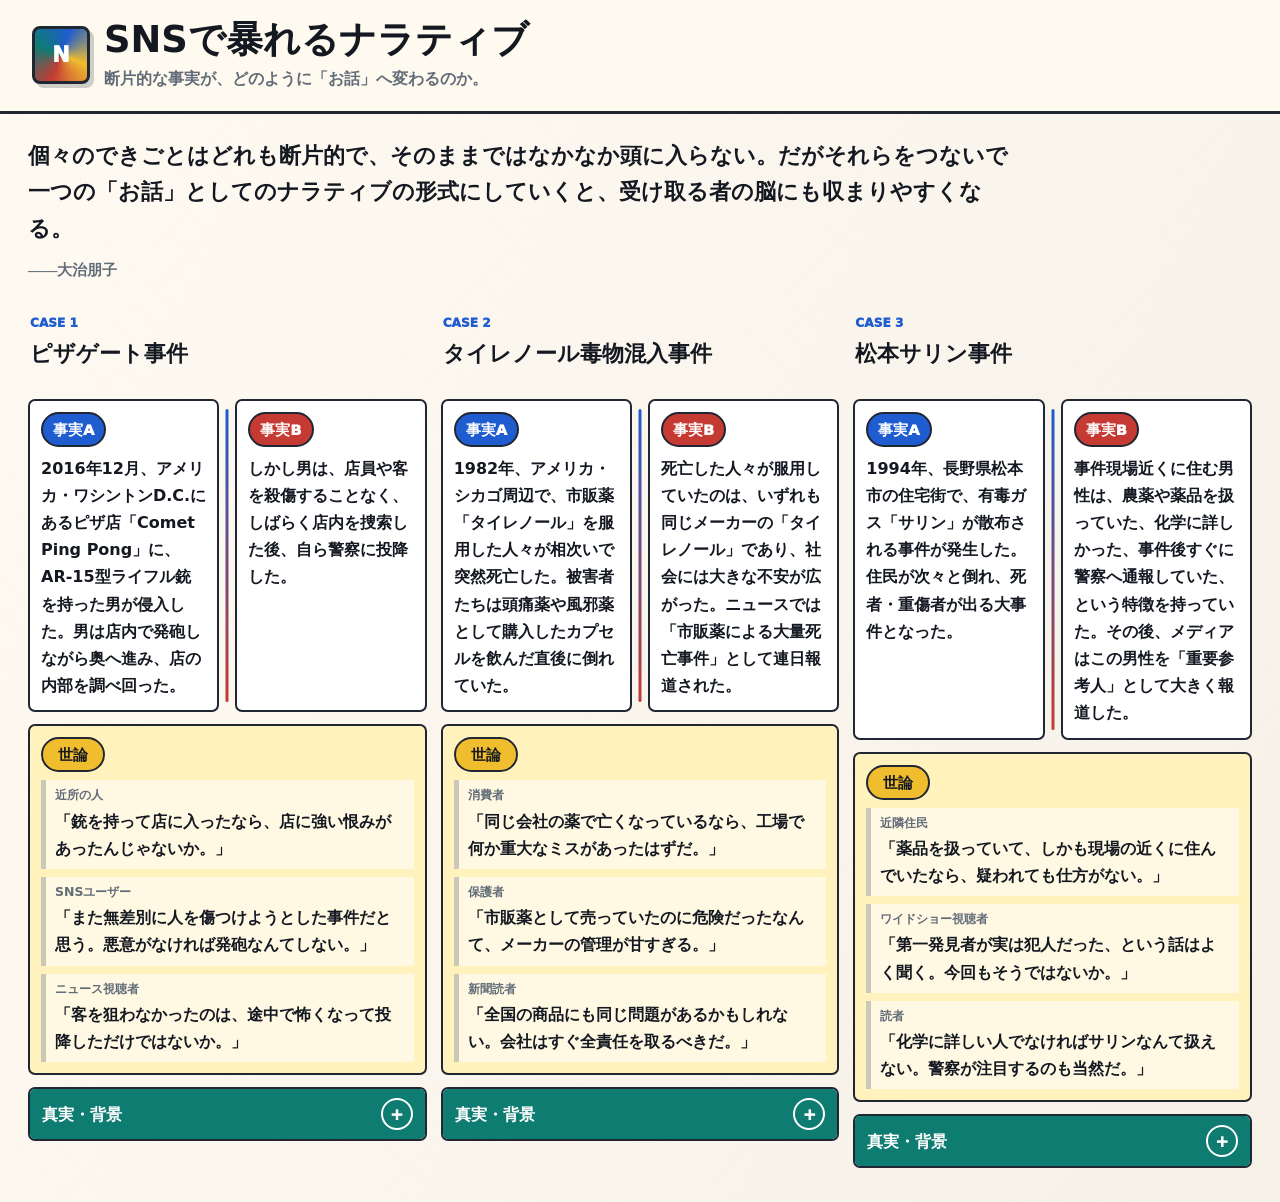
==== index.html @ 2d09b7c5 "Refine reference page narrative layout" ====
<!doctype html>
<html lang="ja">
  <head>
    <meta charset="UTF-8" />
    <meta name="viewport" content="width=device-width, initial-scale=1.0" />
    <title>SNSで暴れるナラティブ</title>
    <link rel="stylesheet" href="./styles.css?v=20260604b" />
  </head>
  <body>
    <header class="site-header">
      <div class="brand-mark" aria-hidden="true">N</div>
      <div>
        <h1>SNSで暴れるナラティブ</h1>
        <p>断片的な事実が、どのように「お話」へ変わるのか。</p>
      </div>
    </header>

    <main>
      <section class="quote-section">
        <blockquote>
          個々のできごとはどれも断片的で、そのままではなかなか頭に入らない。だがそれらをつないで一つの「お話」としてのナラティブの形式にしていくと、受け取る者の脳にも収まりやすくなる。
          <cite>――大治朋子</cite>
        </blockquote>
      </section>

      <section class="case-grid" aria-label="参考資料">
        <article class="case-card">
          <header>
            <p class="case-number">Case 1</p>
            <h2>ピザゲート事件</h2>
          </header>

          <div class="fact-pair">
            <section class="fact-box fact-a">
              <h3>事実A</h3>
              <p>2016年12月、アメリカ・ワシントンD.C.にあるピザ店「Comet Ping Pong」に、AR-15型ライフル銃を持った男が侵入した。男は店内で発砲しながら奥へ進み、店の内部を調べ回った。</p>
            </section>
            <section class="fact-box fact-b">
              <h3>事実B</h3>
              <p>しかし男は、店員や客を殺傷することなく、しばらく店内を捜索した後、自ら警察に投降した。</p>
            </section>
          </div>

          <section class="public-view">
            <h3>世論</h3>
            <ul class="persona-list">
              <li><b>近所の人</b><span>「銃を持って店に入ったなら、店に強い恨みがあったんじゃないか。」</span></li>
              <li><b>SNSユーザー</b><span>「また無差別に人を傷つけようとした事件だと思う。悪意がなければ発砲なんてしない。」</span></li>
              <li><b>ニュース視聴者</b><span>「客を狙わなかったのは、途中で怖くなって投降しただけではないか。」</span></li>
            </ul>
          </section>

          <details class="truth-panel">
            <summary>真実・背景</summary>
            <p>男は「この店の地下で政治家たちが児童売買を行っている」という陰謀論を信じ込み、子どもを救出する目的で侵入していた。実際には、その店に地下室自体が存在しなかった。</p>
          </details>
        </article>

        <article class="case-card">
          <header>
            <p class="case-number">Case 2</p>
            <h2>タイレノール毒物混入事件</h2>
          </header>

          <div class="fact-pair">
            <section class="fact-box fact-a">
              <h3>事実A</h3>
              <p>1982年、アメリカ・シカゴ周辺で、市販薬「タイレノール」を服用した人々が相次いで突然死亡した。被害者たちは頭痛薬や風邪薬として購入したカプセルを飲んだ直後に倒れていた。</p>
            </section>
            <section class="fact-box fact-b">
              <h3>事実B</h3>
              <p>死亡した人々が服用していたのは、いずれも同じメーカーの「タイレノール」であり、社会には大きな不安が広がった。ニュースでは「市販薬による大量死亡事件」として連日報道された。</p>
            </section>
          </div>

          <section class="public-view">
            <h3>世論</h3>
            <ul class="persona-list">
              <li><b>消費者</b><span>「同じ会社の薬で亡くなっているなら、工場で何か重大なミスがあったはずだ。」</span></li>
              <li><b>保護者</b><span>「市販薬として売っていたのに危険だったなんて、メーカーの管理が甘すぎる。」</span></li>
              <li><b>新聞読者</b><span>「全国の商品にも同じ問題があるかもしれない。会社はすぐ全責任を取るべきだ。」</span></li>
            </ul>
          </section>

          <details class="truth-panel">
            <summary>真実・背景</summary>
            <p>後の調査で、犯人は工場関係者ではなく外部の人物である可能性が高いと判明した。店頭の商品を購入後に開封し、カプセルへ青酸化合物を混入したうえで、再び商品棚へ戻していた。</p>
          </details>
        </article>

        <article class="case-card">
          <header>
            <p class="case-number">Case 3</p>
            <h2>松本サリン事件</h2>
          </header>

          <div class="fact-pair">
            <section class="fact-box fact-a">
              <h3>事実A</h3>
              <p>1994年、長野県松本市の住宅街で、有毒ガス「サリン」が散布される事件が発生した。住民が次々と倒れ、死者・重傷者が出る大事件となった。</p>
            </section>
            <section class="fact-box fact-b">
              <h3>事実B</h3>
              <p>事件現場近くに住む男性は、農薬や薬品を扱っていた、化学に詳しかった、事件後すぐに警察へ通報していた、という特徴を持っていた。その後、メディアはこの男性を「重要参考人」として大きく報道した。</p>
            </section>
          </div>

          <section class="public-view">
            <h3>世論</h3>
            <ul class="persona-list">
              <li><b>近隣住民</b><span>「薬品を扱っていて、しかも現場の近くに住んでいたなら、疑われても仕方がない。」</span></li>
              <li><b>ワイドショー視聴者</b><span>「第一発見者が実は犯人だった、という話はよく聞く。今回もそうではないか。」</span></li>
              <li><b>読者</b><span>「化学に詳しい人でなければサリンなんて扱えない。警察が注目するのも当然だ。」</span></li>
            </ul>
          </section>

          <details class="truth-panel">
            <summary>真実・背景</summary>
            <p>その男性・河野義行氏は、サリンの被害者であり第一通報者であって、犯人ではなかった。実際の犯人はオウム真理教だった。</p>
          </details>
        </article>
      </section>
    </main>
  </body>
</html>
---- styles.css ----
:root {
  --ink: #141821;
  --muted: #626c78;
  --paper: #f6f1e8;
  --surface: #fffaf1;
  --line: #202632;
  --blue: #1f5ccf;
  --red: #c53b34;
  --yellow: #efbd2e;
  --green: #0f7c72;
  --shadow: 8px 8px 0 rgba(20, 24, 33, 0.18);
}

* {
  box-sizing: border-box;
}

body {
  margin: 0;
  color: var(--ink);
  font-family: "Yu Gothic UI", "Yu Gothic", Meiryo, system-ui, sans-serif;
  line-height: 1.7;
  background:
    linear-gradient(115deg, rgba(255, 250, 241, 0.95), rgba(246, 241, 232, 0.98)),
    repeating-linear-gradient(45deg, rgba(31, 92, 207, 0.13) 0 2px, transparent 2px 26px),
    repeating-linear-gradient(-45deg, rgba(197, 59, 52, 0.11) 0 2px, transparent 2px 32px);
}

h1,
h2,
h3,
p {
  margin-top: 0;
}

h1 {
  margin-bottom: 4px;
  font-size: clamp(1.45rem, 3vw, 2.3rem);
  line-height: 1.18;
}

h2 {
  margin-bottom: 0;
  font-size: clamp(1.1rem, 1.8vw, 1.35rem);
  line-height: 1.35;
}

h3 {
  margin-bottom: 8px;
  font-size: 0.92rem;
}

.site-header {
  display: flex;
  align-items: center;
  gap: 14px;
  padding: 18px clamp(14px, 3vw, 32px);
  border-bottom: 3px solid var(--line);
  background: rgba(255, 250, 241, 0.96);
}

.site-header p {
  margin-bottom: 0;
  color: var(--muted);
  font-weight: 900;
}

.brand-mark {
  width: 58px;
  height: 58px;
  flex: 0 0 auto;
  display: grid;
  place-items: center;
  border: 3px solid var(--line);
  border-radius: 8px;
  background: conic-gradient(from 20deg, var(--blue), var(--yellow), var(--red), var(--green), var(--blue));
  color: #fff;
  font-size: 1.3rem;
  font-weight: 950;
  box-shadow: 4px 4px 0 rgba(20, 24, 33, 0.2);
}

main {
  max-width: 1500px;
  margin: 0 auto;
  padding: 18px clamp(12px, 2.2vw, 28px) 34px;
}

.quote-section {
  margin-bottom: 16px;
  padding: 6px 0 14px;
}

.kicker,
.case-number {
  margin-bottom: 6px;
  color: var(--blue);
  font-size: 0.76rem;
  font-weight: 950;
  letter-spacing: 0;
  text-transform: uppercase;
}

blockquote {
  margin: 0;
  max-width: 980px;
  font-size: clamp(1.05rem, 2vw, 1.35rem);
  font-weight: 900;
  font-family: "Yu Mincho", "Hiragino Mincho ProN", "MS PMincho", serif;
  letter-spacing: 0;
}

cite {
  display: block;
  margin-top: 10px;
  color: var(--muted);
  font-size: 0.92rem;
  font-style: normal;
}

.case-grid {
  display: grid;
  grid-template-columns: repeat(3, minmax(0, 1fr));
  gap: 14px;
  align-items: start;
}

.case-card {
  display: grid;
  gap: 12px;
  min-width: 0;
  padding: 0;
  background: transparent;
}

.case-card > header {
  min-height: 74px;
  padding: 0 2px 2px;
}

.fact-pair {
  position: relative;
  display: grid;
  grid-template-columns: repeat(2, minmax(0, 1fr));
  gap: 16px;
}

.fact-pair::before {
  content: "";
  position: absolute;
  top: 10px;
  bottom: 10px;
  left: 50%;
  width: 3px;
  border-radius: 999px;
  background: linear-gradient(180deg, var(--blue), var(--red));
  transform: translateX(-50%);
}

.fact-box,
.public-view,
.truth-panel {
  position: relative;
  z-index: 1;
  border: 2px solid var(--line);
  border-radius: 7px;
  padding: 11px;
  background: #fff;
}

.fact-box h3,
.public-view h3 {
  display: inline-grid;
  min-width: 64px;
  place-items: center;
  border: 2px solid var(--line);
  border-radius: 999px;
  padding: 3px 10px;
  color: #fff;
  font-weight: 950;
}

.fact-a h3 {
  background: var(--blue);
}

.fact-b h3 {
  background: var(--red);
}

.public-view {
  background: #fff2bd;
}

.public-view h3 {
  background: var(--yellow);
  color: var(--ink);
}

.persona-list {
  display: grid;
  gap: 8px;
  margin: 0;
  padding: 0;
  list-style: none;
}

.persona-list li {
  display: grid;
  gap: 4px;
  border-left: 5px solid rgba(20, 24, 33, 0.22);
  padding: 7px 9px;
  background: rgba(255, 255, 255, 0.58);
}

.persona-list b {
  color: var(--muted);
  font-size: 0.78rem;
  line-height: 1.3;
}

.persona-list span {
  font-weight: 850;
}

.fact-box p,
.public-view p,
.truth-panel p {
  margin-bottom: 0;
  font-weight: 800;
}

.truth-panel {
  background: #e7f5f2;
}

.truth-panel summary {
  min-height: 42px;
  display: flex;
  align-items: center;
  justify-content: space-between;
  gap: 12px;
  margin: -11px;
  padding: 9px 12px;
  border-radius: 5px;
  background: var(--green);
  color: #fff;
  font-weight: 950;
  cursor: pointer;
  list-style: none;
}

.truth-panel summary::-webkit-details-marker {
  display: none;
}

.truth-panel summary::after {
  content: "+";
  width: 28px;
  height: 28px;
  display: grid;
  place-items: center;
  border: 2px solid #fff;
  border-radius: 999px;
}

.truth-panel[open] summary {
  margin-bottom: 11px;
}

.truth-panel[open] summary::after {
  content: "-";
}

@media (max-width: 1120px) {
  .case-grid {
    grid-template-columns: 1fr;
  }
}

@media (max-width: 680px) {
  .site-header {
    align-items: flex-start;
  }

  .brand-mark {
    width: 50px;
    height: 50px;
  }

  .fact-pair {
    grid-template-columns: 1fr;
  }

  .fact-pair::before {
    display: none;
  }
}
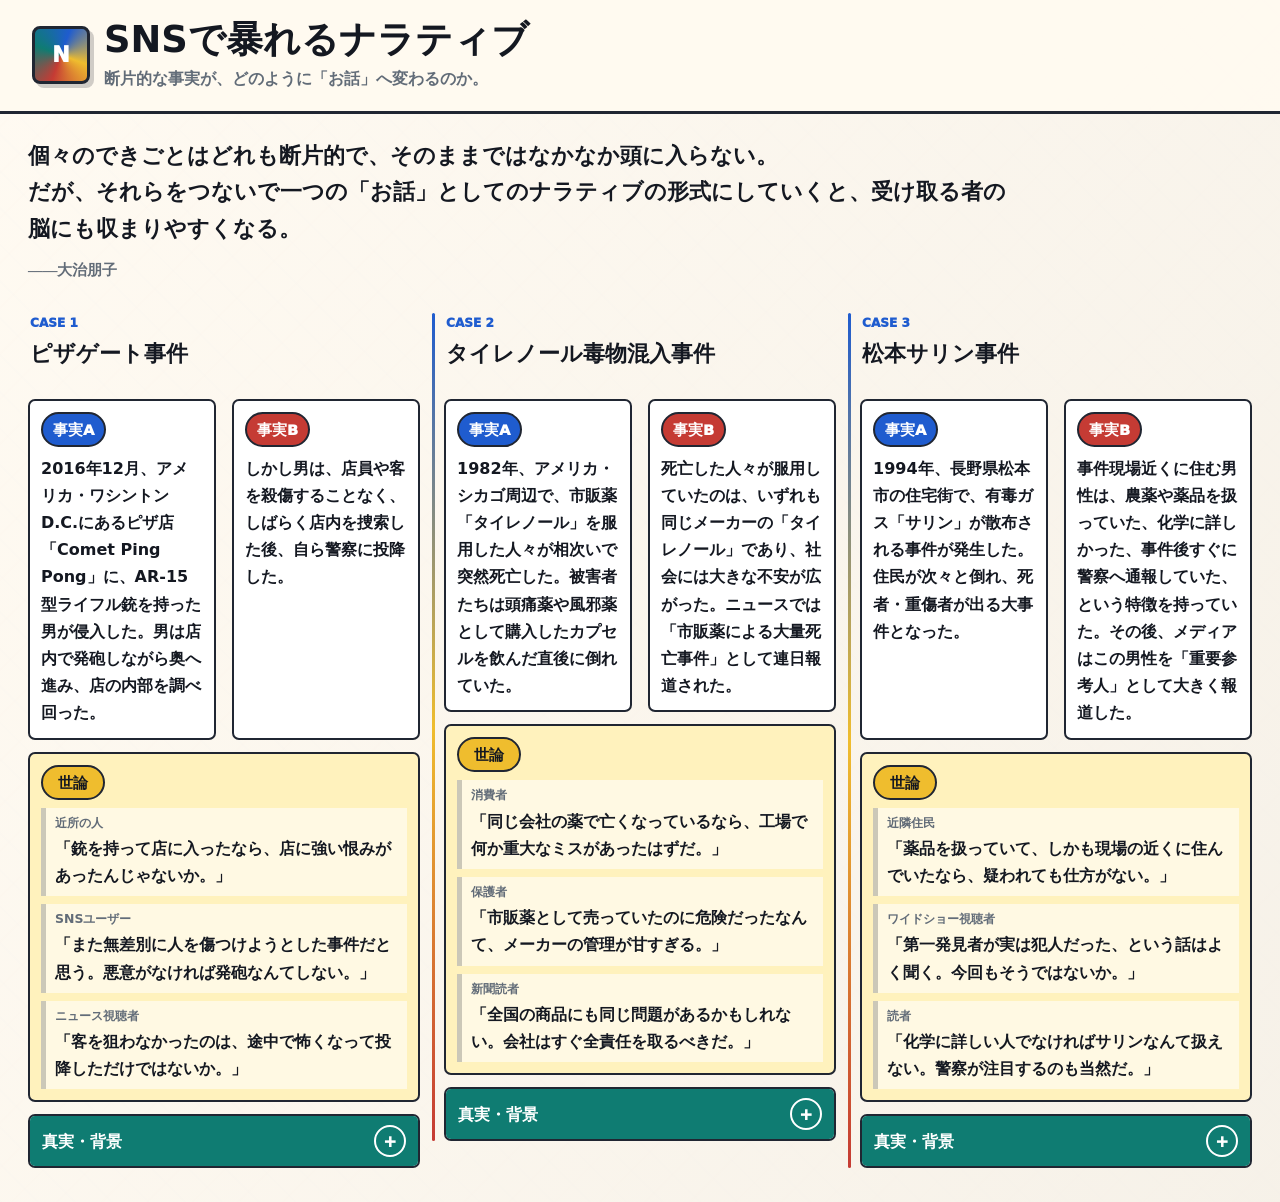
==== commit 718f270f: "Adjust quote break and case separators" ====
--- a/index.html
+++ b/index.html
@@ -4,7 +4,7 @@
     <meta charset="UTF-8" />
     <meta name="viewport" content="width=device-width, initial-scale=1.0" />
     <title>SNSで暴れるナラティブ</title>
-    <link rel="stylesheet" href="./styles.css?v=20260604b" />
+    <link rel="stylesheet" href="./styles.css?v=20260604c" />
   </head>
   <body>
     <header class="site-header">
@@ -18,7 +18,8 @@
     <main>
       <section class="quote-section">
         <blockquote>
-          個々のできごとはどれも断片的で、そのままではなかなか頭に入らない。だがそれらをつないで一つの「お話」としてのナラティブの形式にしていくと、受け取る者の脳にも収まりやすくなる。
+          個々のできごとはどれも断片的で、そのままではなかなか頭に入らない。<br />
+          だが、それらをつないで一つの「お話」としてのナラティブの形式にしていくと、受け取る者の脳にも収まりやすくなる。
           <cite>――大治朋子</cite>
         </blockquote>
       </section>
--- a/styles.css
+++ b/styles.css
@@ -121,11 +121,12 @@
 .case-grid {
   display: grid;
   grid-template-columns: repeat(3, minmax(0, 1fr));
-  gap: 14px;
+  gap: 24px;
   align-items: start;
 }
 
 .case-card {
+  position: relative;
   display: grid;
   gap: 12px;
   min-width: 0;
@@ -133,28 +134,26 @@
   background: transparent;
 }
 
+.case-card + .case-card::before {
+  content: "";
+  position: absolute;
+  top: 0;
+  bottom: 0;
+  left: -12px;
+  width: 3px;
+  border-radius: 999px;
+  background: linear-gradient(180deg, var(--blue), var(--yellow), var(--red));
+}
+
 .case-card > header {
   min-height: 74px;
   padding: 0 2px 2px;
 }
 
 .fact-pair {
-  position: relative;
   display: grid;
   grid-template-columns: repeat(2, minmax(0, 1fr));
   gap: 16px;
-}
-
-.fact-pair::before {
-  content: "";
-  position: absolute;
-  top: 10px;
-  bottom: 10px;
-  left: 50%;
-  width: 3px;
-  border-radius: 999px;
-  background: linear-gradient(180deg, var(--blue), var(--red));
-  transform: translateX(-50%);
 }
 
 .fact-box,
@@ -276,6 +275,10 @@
   .case-grid {
     grid-template-columns: 1fr;
   }
+
+  .case-card + .case-card::before {
+    display: none;
+  }
 }
 
 @media (max-width: 680px) {
@@ -292,7 +295,4 @@
     grid-template-columns: 1fr;
   }
 
-  .fact-pair::before {
-    display: none;
-  }
-}
+}
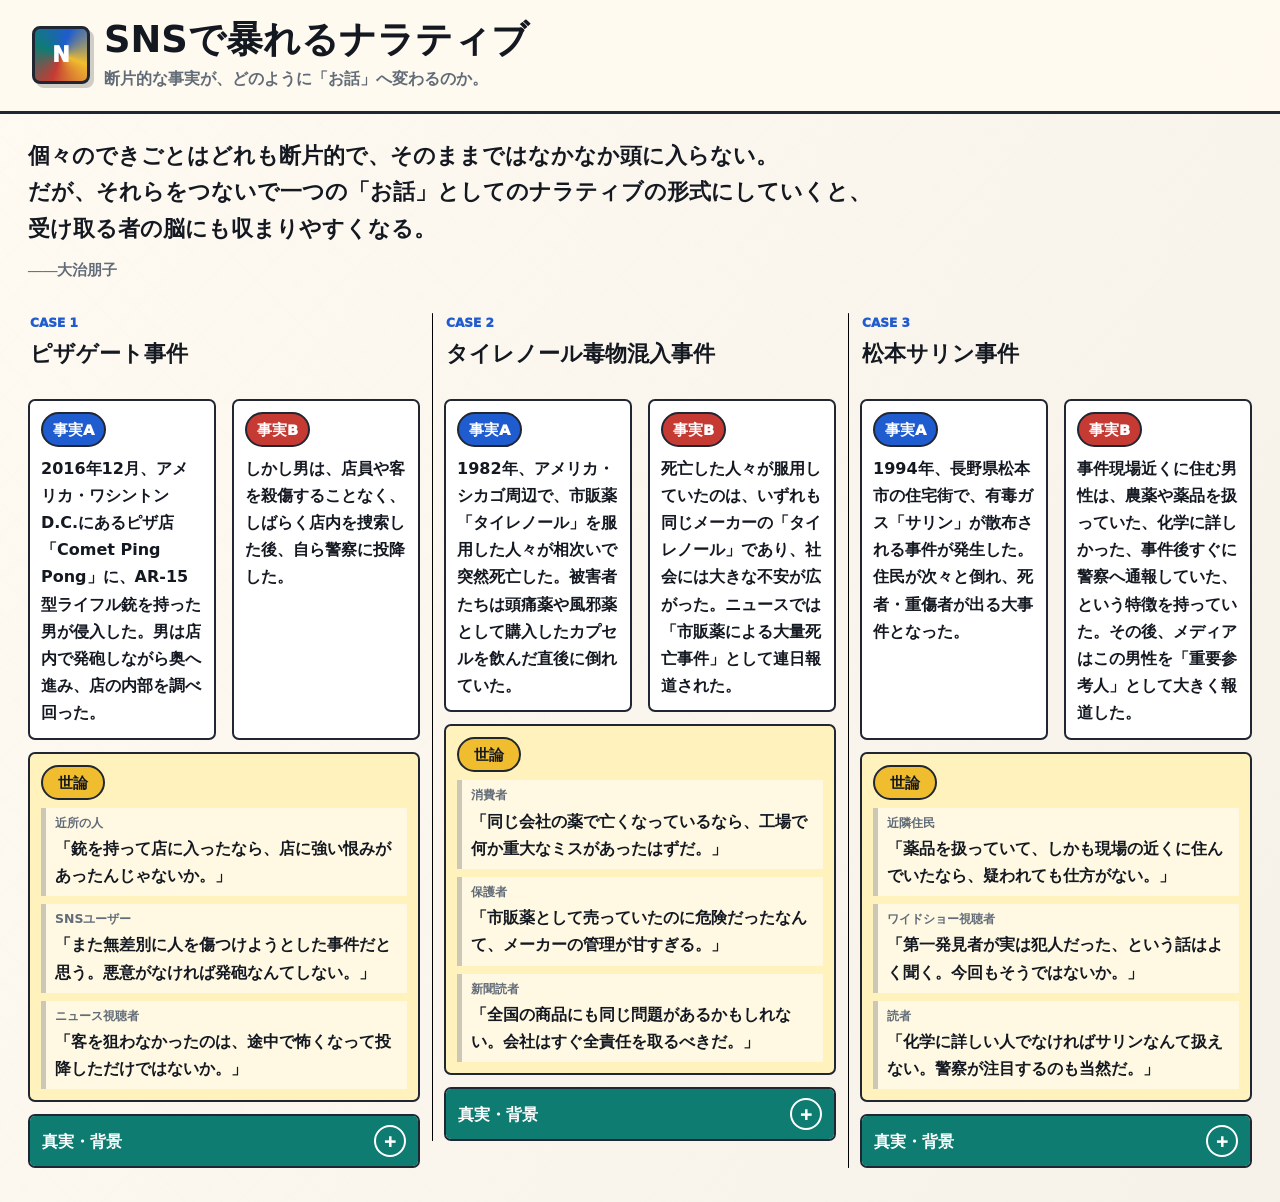
==== commit 654a29c5: "Tune quote wrapping and case dividers" ====
--- a/index.html
+++ b/index.html
@@ -4,7 +4,7 @@
     <meta charset="UTF-8" />
     <meta name="viewport" content="width=device-width, initial-scale=1.0" />
     <title>SNSで暴れるナラティブ</title>
-    <link rel="stylesheet" href="./styles.css?v=20260604c" />
+    <link rel="stylesheet" href="./styles.css?v=20260604d" />
   </head>
   <body>
     <header class="site-header">
@@ -19,7 +19,7 @@
       <section class="quote-section">
         <blockquote>
           個々のできごとはどれも断片的で、そのままではなかなか頭に入らない。<br />
-          だが、それらをつないで一つの「お話」としてのナラティブの形式にしていくと、受け取る者の脳にも収まりやすくなる。
+          だが、それらをつないで一つの「お話」としてのナラティブの形式にしていくと、<span class="no-break">受け取る者の脳にも収まりやすくなる。</span>
           <cite>――大治朋子</cite>
         </blockquote>
       </section>
--- a/styles.css
+++ b/styles.css
@@ -140,9 +140,9 @@
   top: 0;
   bottom: 0;
   left: -12px;
-  width: 3px;
+  width: 1px;
   border-radius: 999px;
-  background: linear-gradient(180deg, var(--blue), var(--yellow), var(--red));
+  background: #000;
 }
 
 .case-card > header {
@@ -220,6 +220,10 @@
 
 .persona-list span {
   font-weight: 850;
+}
+
+.no-break {
+  white-space: nowrap;
 }
 
 .fact-box p,
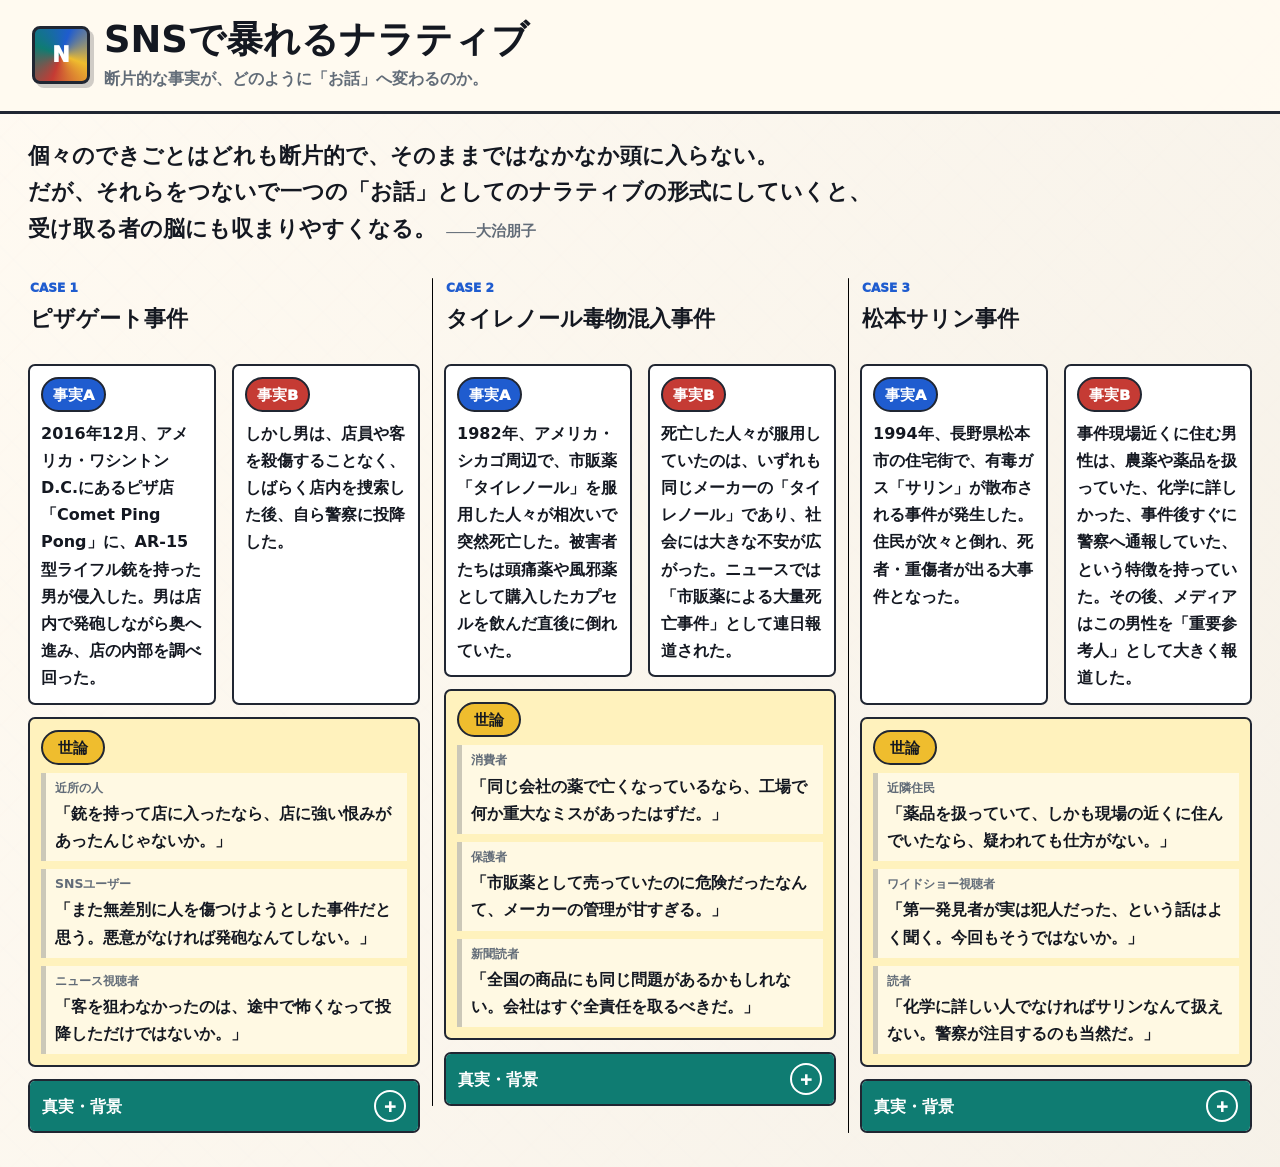
==== commit 202ee003: "Keep quote attribution inline" ====
--- a/index.html
+++ b/index.html
@@ -4,7 +4,7 @@
     <meta charset="UTF-8" />
     <meta name="viewport" content="width=device-width, initial-scale=1.0" />
     <title>SNSで暴れるナラティブ</title>
-    <link rel="stylesheet" href="./styles.css?v=20260604d" />
+    <link rel="stylesheet" href="./styles.css?v=20260604e" />
   </head>
   <body>
     <header class="site-header">
@@ -19,8 +19,7 @@
       <section class="quote-section">
         <blockquote>
           個々のできごとはどれも断片的で、そのままではなかなか頭に入らない。<br />
-          だが、それらをつないで一つの「お話」としてのナラティブの形式にしていくと、<span class="no-break">受け取る者の脳にも収まりやすくなる。</span>
-          <cite>――大治朋子</cite>
+          だが、それらをつないで一つの「お話」としてのナラティブの形式にしていくと、<span class="no-break">受け取る者の脳にも収まりやすくなる。<cite>――大治朋子</cite></span>
         </blockquote>
       </section>
 
--- a/styles.css
+++ b/styles.css
@@ -111,8 +111,8 @@
 }
 
 cite {
-  display: block;
-  margin-top: 10px;
+  display: inline;
+  margin-left: 0.7em;
   color: var(--muted);
   font-size: 0.92rem;
   font-style: normal;
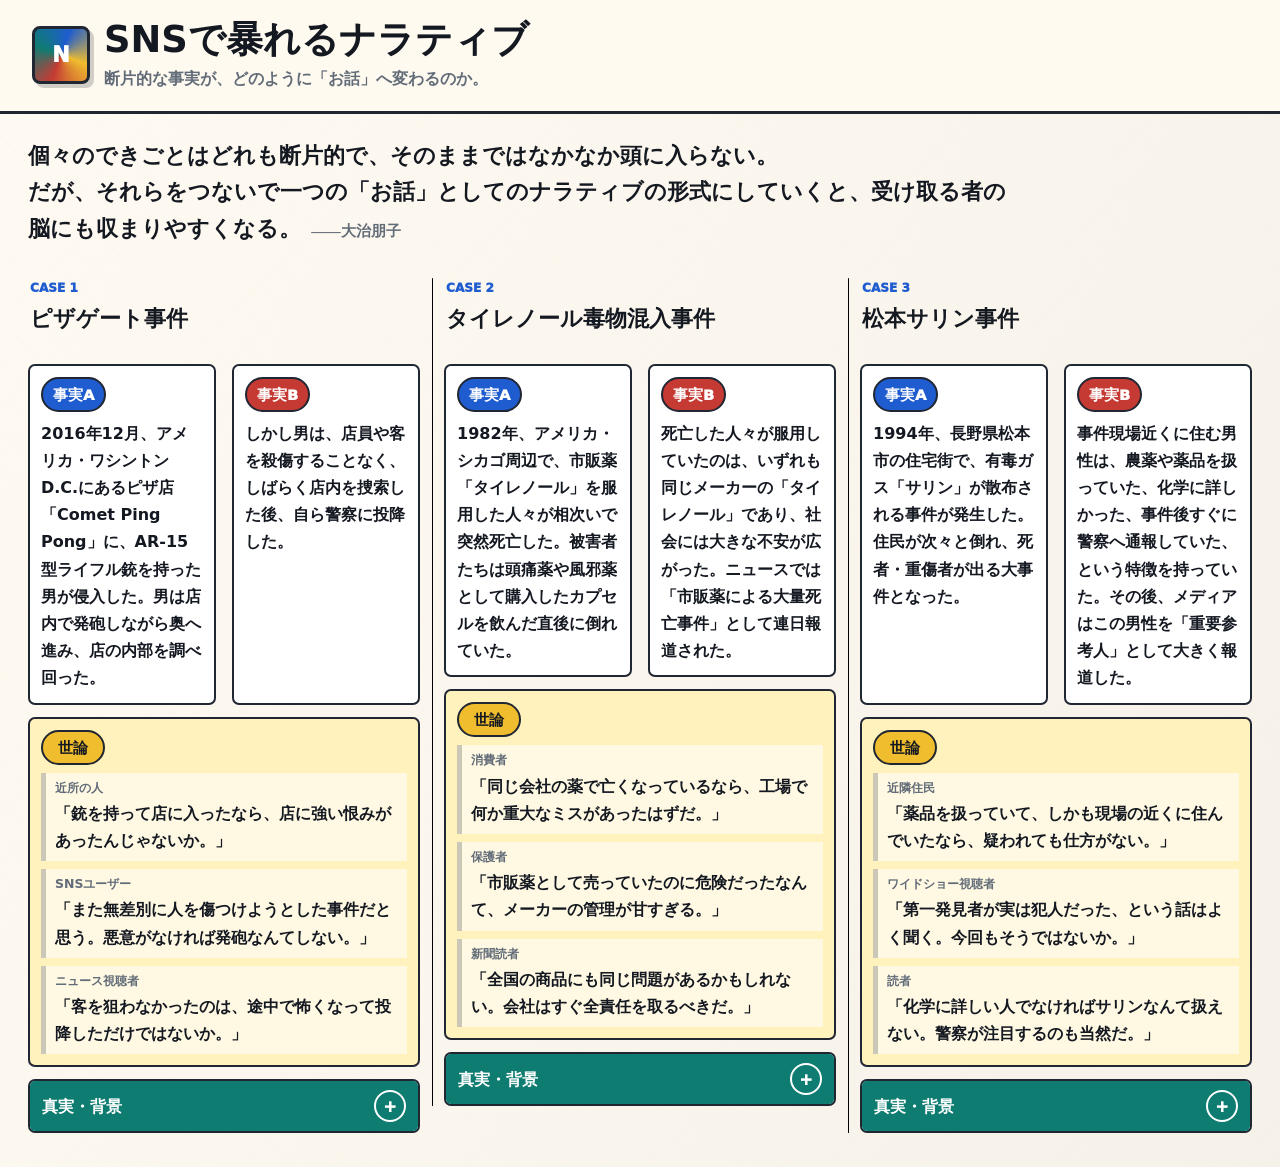
==== commit 90449a01: "Allow quote text to flow naturally" ====
--- a/index.html
+++ b/index.html
@@ -4,7 +4,7 @@
     <meta charset="UTF-8" />
     <meta name="viewport" content="width=device-width, initial-scale=1.0" />
     <title>SNSで暴れるナラティブ</title>
-    <link rel="stylesheet" href="./styles.css?v=20260604e" />
+    <link rel="stylesheet" href="./styles.css?v=20260604f" />
   </head>
   <body>
     <header class="site-header">
@@ -19,7 +19,7 @@
       <section class="quote-section">
         <blockquote>
           個々のできごとはどれも断片的で、そのままではなかなか頭に入らない。<br />
-          だが、それらをつないで一つの「お話」としてのナラティブの形式にしていくと、<span class="no-break">受け取る者の脳にも収まりやすくなる。<cite>――大治朋子</cite></span>
+          だが、それらをつないで一つの「お話」としてのナラティブの形式にしていくと、受け取る者の脳にも収まりやすくなる。<cite>――大治朋子</cite>
         </blockquote>
       </section>
 
--- a/styles.css
+++ b/styles.css
@@ -222,10 +222,6 @@
   font-weight: 850;
 }
 
-.no-break {
-  white-space: nowrap;
-}
-
 .fact-box p,
 .public-view p,
 .truth-panel p {
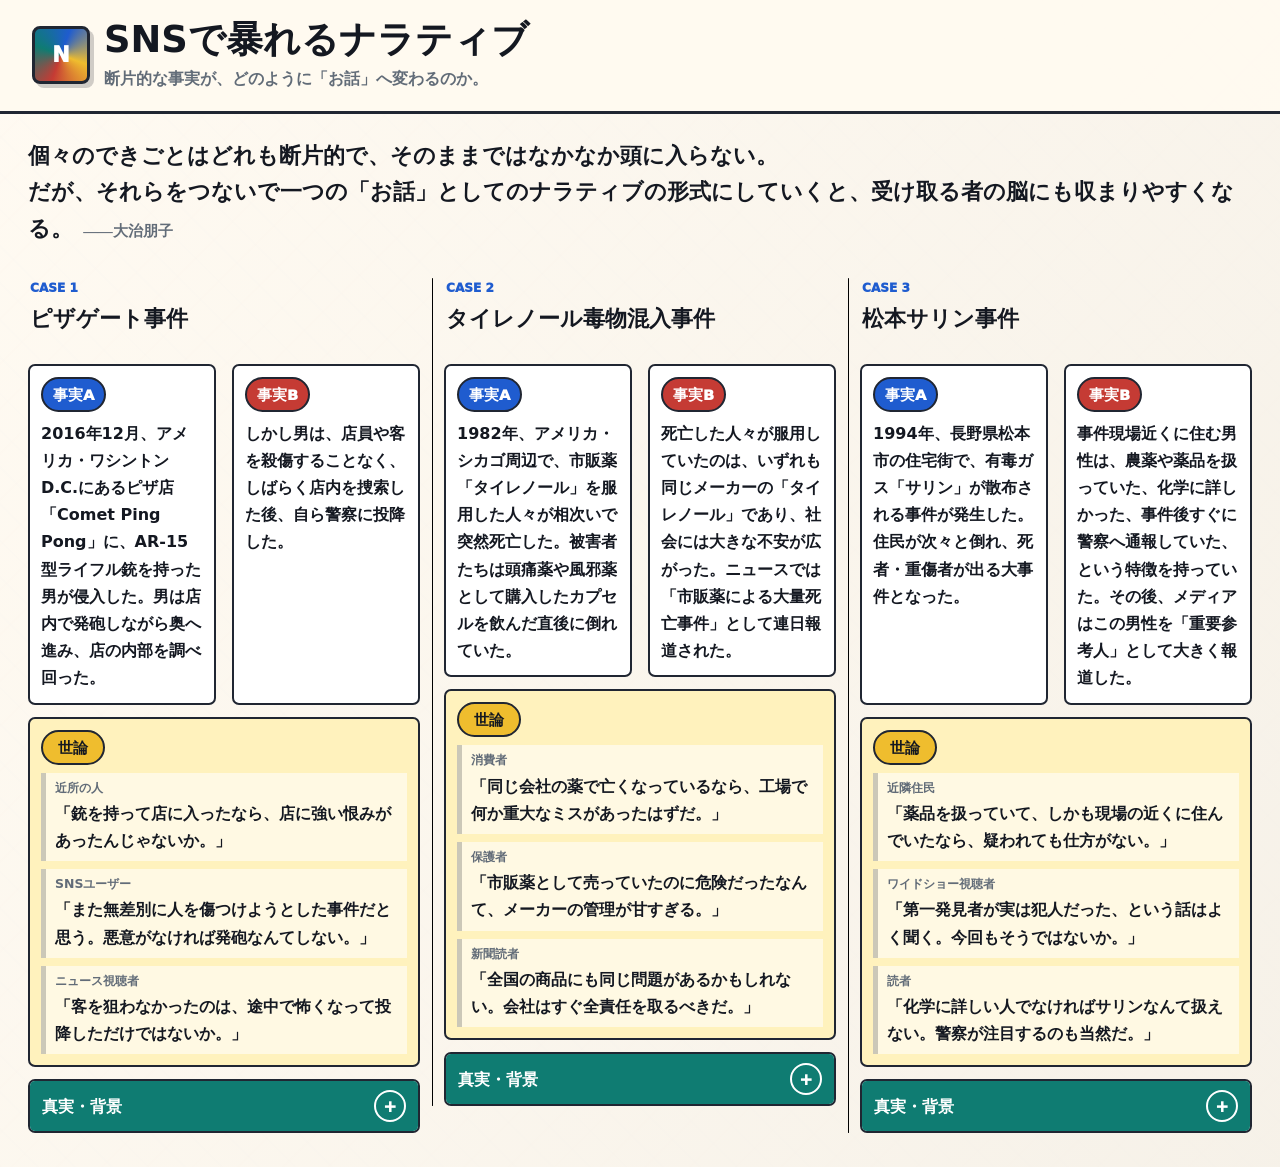
==== commit 9f5b2349: "Expand quote section width" ====
--- a/index.html
+++ b/index.html
@@ -4,7 +4,7 @@
     <meta charset="UTF-8" />
     <meta name="viewport" content="width=device-width, initial-scale=1.0" />
     <title>SNSで暴れるナラティブ</title>
-    <link rel="stylesheet" href="./styles.css?v=20260604f" />
+    <link rel="stylesheet" href="./styles.css?v=20260604g" />
   </head>
   <body>
     <header class="site-header">
--- a/styles.css
+++ b/styles.css
@@ -103,7 +103,6 @@
 
 blockquote {
   margin: 0;
-  max-width: 980px;
   font-size: clamp(1.05rem, 2vw, 1.35rem);
   font-weight: 900;
   font-family: "Yu Mincho", "Hiragino Mincho ProN", "MS PMincho", serif;
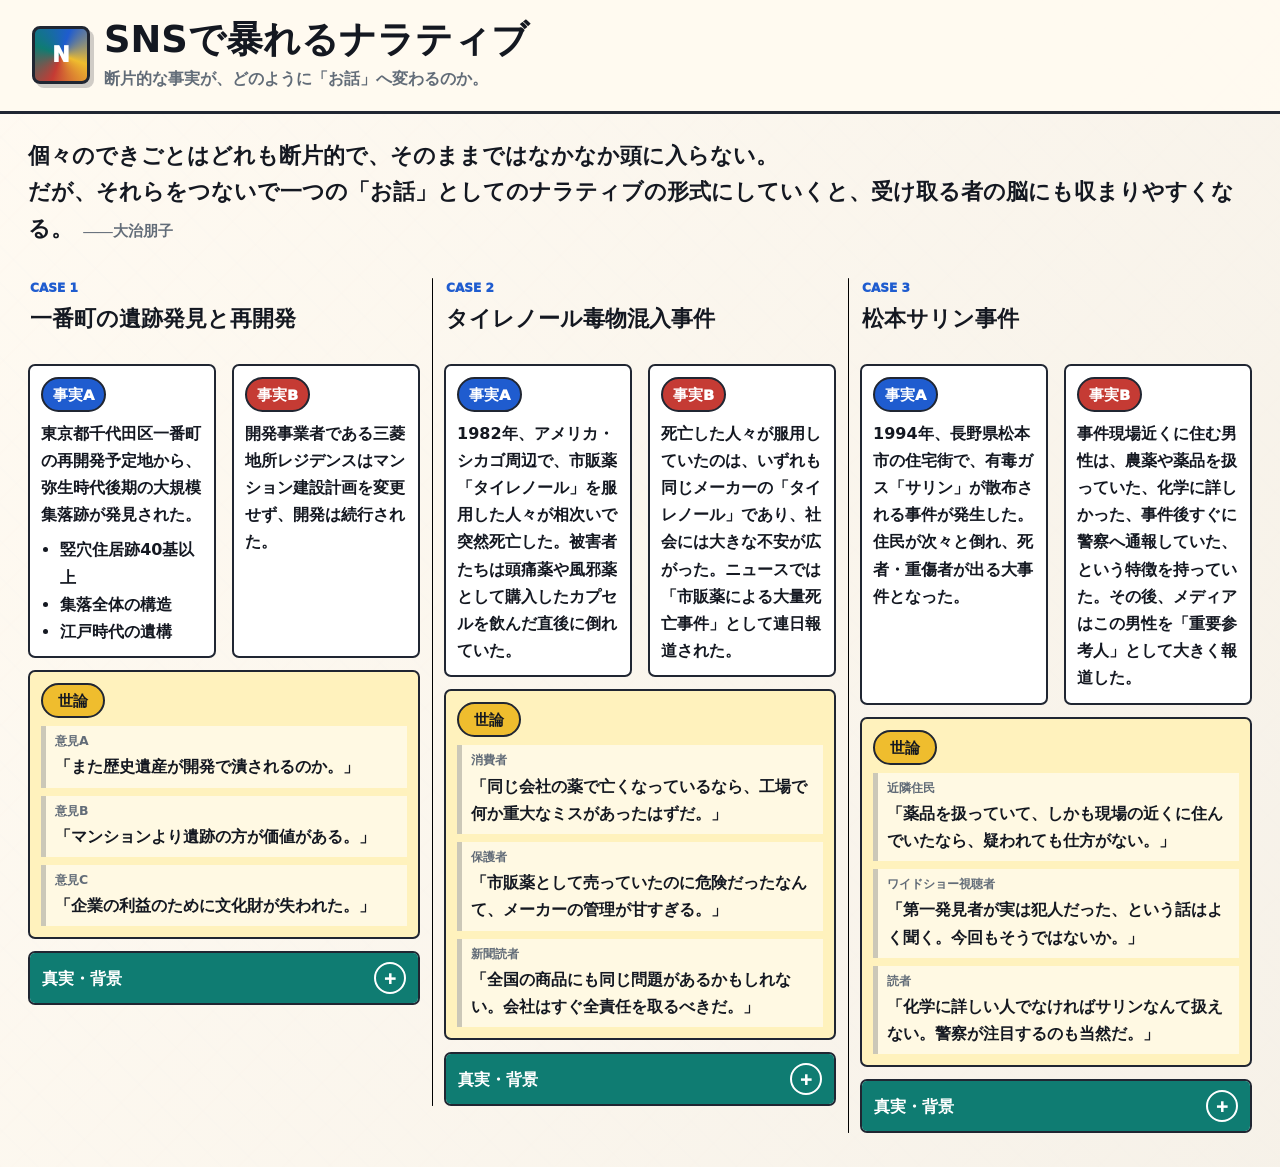
==== commit 7632b848: "Replace first case with Ichibancho site redevelopment" ====
--- a/index.html
+++ b/index.html
@@ -4,7 +4,7 @@
     <meta charset="UTF-8" />
     <meta name="viewport" content="width=device-width, initial-scale=1.0" />
     <title>SNSで暴れるナラティブ</title>
-    <link rel="stylesheet" href="./styles.css?v=20260604g" />
+    <link rel="stylesheet" href="./styles.css?v=20260604h" />
   </head>
   <body>
     <header class="site-header">
@@ -27,32 +27,37 @@
         <article class="case-card">
           <header>
             <p class="case-number">Case 1</p>
-            <h2>ピザゲート事件</h2>
+            <h2>一番町の遺跡発見と再開発</h2>
           </header>
 
           <div class="fact-pair">
             <section class="fact-box fact-a">
               <h3>事実A</h3>
-              <p>2016年12月、アメリカ・ワシントンD.C.にあるピザ店「Comet Ping Pong」に、AR-15型ライフル銃を持った男が侵入した。男は店内で発砲しながら奥へ進み、店の内部を調べ回った。</p>
+              <p>東京都千代田区一番町の再開発予定地から、弥生時代後期の大規模集落跡が発見された。</p>
+              <ul class="fact-list">
+                <li>竪穴住居跡40基以上</li>
+                <li>集落全体の構造</li>
+                <li>江戸時代の遺構</li>
+              </ul>
             </section>
             <section class="fact-box fact-b">
               <h3>事実B</h3>
-              <p>しかし男は、店員や客を殺傷することなく、しばらく店内を捜索した後、自ら警察に投降した。</p>
+              <p>開発事業者である三菱地所レジデンスはマンション建設計画を変更せず、開発は続行された。</p>
             </section>
           </div>
 
           <section class="public-view">
             <h3>世論</h3>
             <ul class="persona-list">
-              <li><b>近所の人</b><span>「銃を持って店に入ったなら、店に強い恨みがあったんじゃないか。」</span></li>
-              <li><b>SNSユーザー</b><span>「また無差別に人を傷つけようとした事件だと思う。悪意がなければ発砲なんてしない。」</span></li>
-              <li><b>ニュース視聴者</b><span>「客を狙わなかったのは、途中で怖くなって投降しただけではないか。」</span></li>
+              <li><b>意見A</b><span>「また歴史遺産が開発で潰されるのか。」</span></li>
+              <li><b>意見B</b><span>「マンションより遺跡の方が価値がある。」</span></li>
+              <li><b>意見C</b><span>「企業の利益のために文化財が失われた。」</span></li>
             </ul>
           </section>
 
           <details class="truth-panel">
             <summary>真実・背景</summary>
-            <p>男は「この店の地下で政治家たちが児童売買を行っている」という陰謀論を信じ込み、子どもを救出する目的で侵入していた。実際には、その店に地下室自体が存在しなかった。</p>
+            <p>事業者は発掘調査や記録保存を行い、見学会などを通じて成果を公開していた。また、日本では遺跡が見つかった場合でも、詳細な調査・記録を行ったうえで開発を進める「記録保存」が広く採用されている。さらに、遺跡を現地保存するには多額の費用と継続的な管理が必要だが、その負担を国が全面的に引き受ける仕組みはなく、多くの場合は土地所有者や開発事業者が負担することになる。今回の土地もすでに売買や開発計画が進んでおり、保存を選択した場合には誰が費用を負担するのかという課題もあった。</p>
           </details>
         </article>
 
--- a/styles.css
+++ b/styles.css
@@ -225,6 +225,12 @@
 .public-view p,
 .truth-panel p {
   margin-bottom: 0;
+  font-weight: 800;
+}
+
+.fact-list {
+  margin: 8px 0 0;
+  padding-left: 1.2em;
   font-weight: 800;
 }
 
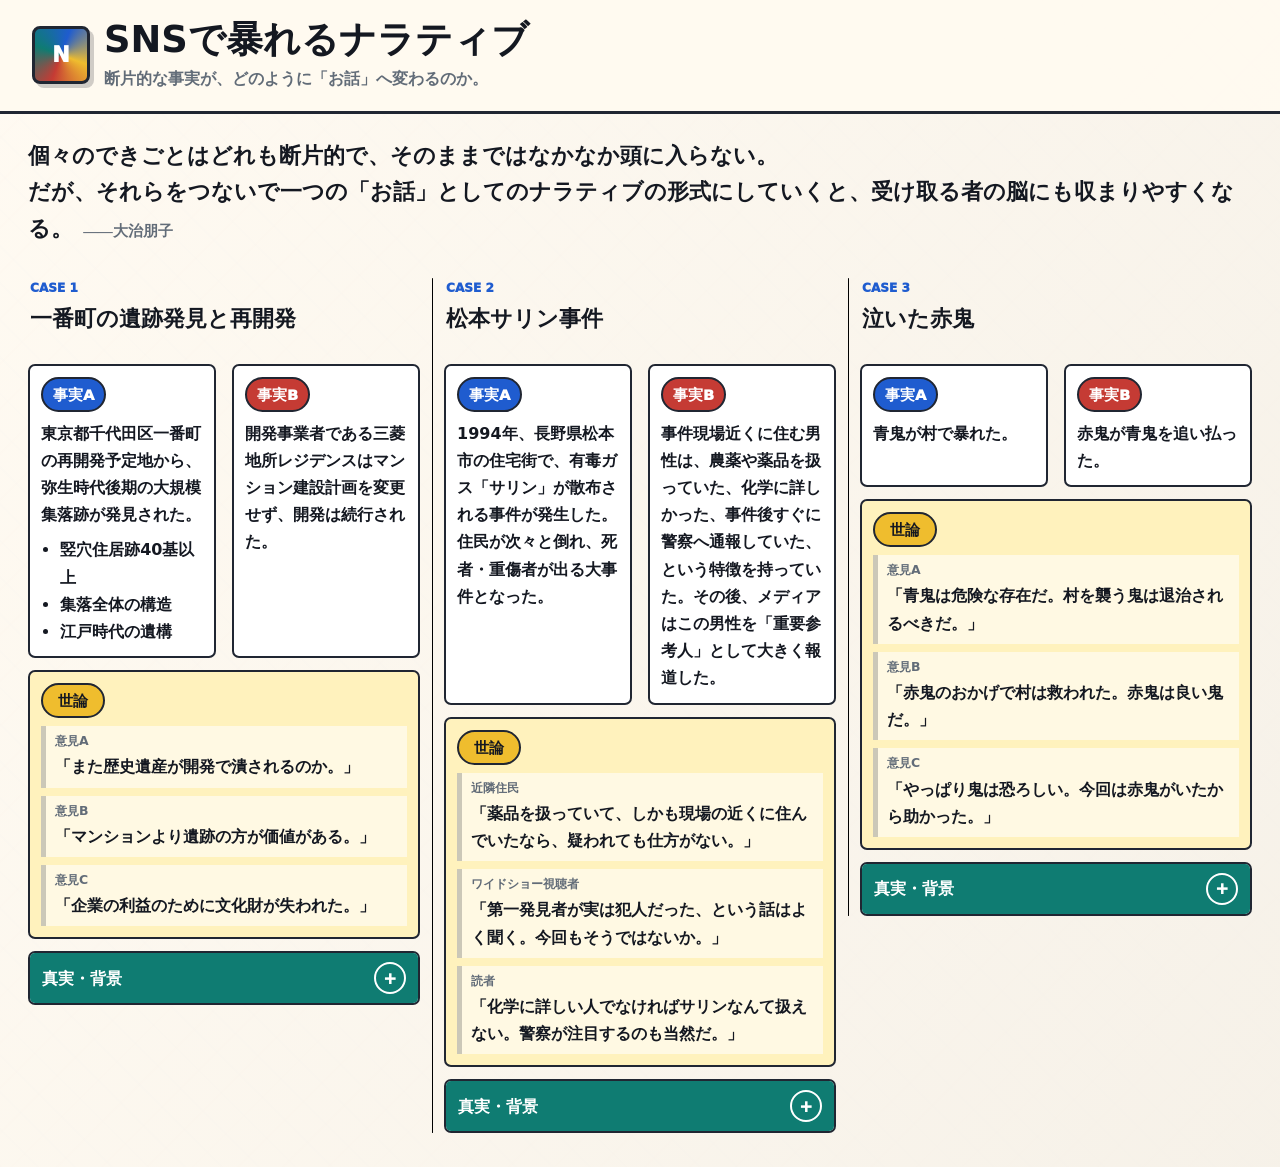
==== commit 93ff004e: "Update second and third narrative cases" ====
--- a/index.html
+++ b/index.html
@@ -4,7 +4,7 @@
     <meta charset="UTF-8" />
     <meta name="viewport" content="width=device-width, initial-scale=1.0" />
     <title>SNSで暴れるナラティブ</title>
-    <link rel="stylesheet" href="./styles.css?v=20260604h" />
+    <link rel="stylesheet" href="./styles.css?v=20260604i" />
   </head>
   <body>
     <header class="site-header">
@@ -64,38 +64,6 @@
         <article class="case-card">
           <header>
             <p class="case-number">Case 2</p>
-            <h2>タイレノール毒物混入事件</h2>
-          </header>
-
-          <div class="fact-pair">
-            <section class="fact-box fact-a">
-              <h3>事実A</h3>
-              <p>1982年、アメリカ・シカゴ周辺で、市販薬「タイレノール」を服用した人々が相次いで突然死亡した。被害者たちは頭痛薬や風邪薬として購入したカプセルを飲んだ直後に倒れていた。</p>
-            </section>
-            <section class="fact-box fact-b">
-              <h3>事実B</h3>
-              <p>死亡した人々が服用していたのは、いずれも同じメーカーの「タイレノール」であり、社会には大きな不安が広がった。ニュースでは「市販薬による大量死亡事件」として連日報道された。</p>
-            </section>
-          </div>
-
-          <section class="public-view">
-            <h3>世論</h3>
-            <ul class="persona-list">
-              <li><b>消費者</b><span>「同じ会社の薬で亡くなっているなら、工場で何か重大なミスがあったはずだ。」</span></li>
-              <li><b>保護者</b><span>「市販薬として売っていたのに危険だったなんて、メーカーの管理が甘すぎる。」</span></li>
-              <li><b>新聞読者</b><span>「全国の商品にも同じ問題があるかもしれない。会社はすぐ全責任を取るべきだ。」</span></li>
-            </ul>
-          </section>
-
-          <details class="truth-panel">
-            <summary>真実・背景</summary>
-            <p>後の調査で、犯人は工場関係者ではなく外部の人物である可能性が高いと判明した。店頭の商品を購入後に開封し、カプセルへ青酸化合物を混入したうえで、再び商品棚へ戻していた。</p>
-          </details>
-        </article>
-
-        <article class="case-card">
-          <header>
-            <p class="case-number">Case 3</p>
             <h2>松本サリン事件</h2>
           </header>
 
@@ -124,6 +92,43 @@
             <p>その男性・河野義行氏は、サリンの被害者であり第一通報者であって、犯人ではなかった。実際の犯人はオウム真理教だった。</p>
           </details>
         </article>
+
+        <article class="case-card">
+          <header>
+            <p class="case-number">Case 3</p>
+            <h2>泣いた赤鬼</h2>
+          </header>
+
+          <div class="fact-pair">
+            <section class="fact-box fact-a">
+              <h3>事実A</h3>
+              <p>青鬼が村で暴れた。</p>
+            </section>
+            <section class="fact-box fact-b">
+              <h3>事実B</h3>
+              <p>赤鬼が青鬼を追い払った。</p>
+            </section>
+          </div>
+
+          <section class="public-view">
+            <h3>世論</h3>
+            <ul class="persona-list">
+              <li><b>意見A</b><span>「青鬼は危険な存在だ。村を襲う鬼は退治されるべきだ。」</span></li>
+              <li><b>意見B</b><span>「赤鬼のおかげで村は救われた。赤鬼は良い鬼だ。」</span></li>
+              <li><b>意見C</b><span>「やっぱり鬼は恐ろしい。今回は赤鬼がいたから助かった。」</span></li>
+            </ul>
+          </section>
+
+          <details class="truth-panel">
+            <summary>真実・背景</summary>
+            <p>山の中に住む赤鬼は、とても心優しい鬼でした。しかし、人間たちは「鬼だから怖い」と決めつけ、誰も近づいてくれません。赤鬼は人間と仲良くなりたいと思い、お菓子やお茶を用意して招待の立て札を立てますが、それでも人々は逃げてしまいます。</p>
+            <p>その様子を見た親友の青鬼は、ある作戦を提案します。</p>
+            <p>「自分が村で暴れるふりをする。その後で赤鬼が自分を追い払えば、人間たちは赤鬼を信頼するだろう」</p>
+            <p>最初は反対した赤鬼でしたが、青鬼に説得され、二人は計画を実行します。青鬼が悪役を演じ、赤鬼が村を救ったように見せることで、村人たちは赤鬼を英雄として受け入れるようになりました。</p>
+            <p>その後、赤鬼は人間たちと楽しく暮らせるようになります。しかし、青鬼はあの日以来まったく姿を見せなくなります。不思議に思った赤鬼が青鬼の家を訪ねると、そこには置き手紙が残されていました。</p>
+            <p>青鬼は、自分が赤鬼と仲良くしていると、人間たちが再び赤鬼を疑うかもしれないと考え、赤鬼の幸せのために遠くへ去っていたのです。青鬼の深い友情を知った赤鬼は、その場で涙を流します。</p>
+          </details>
+        </article>
       </section>
     </main>
   </body>
--- a/styles.css
+++ b/styles.css
@@ -226,6 +226,10 @@
 .truth-panel p {
   margin-bottom: 0;
   font-weight: 800;
+}
+
+.truth-panel p + p {
+  margin-top: 10px;
 }
 
 .fact-list {
